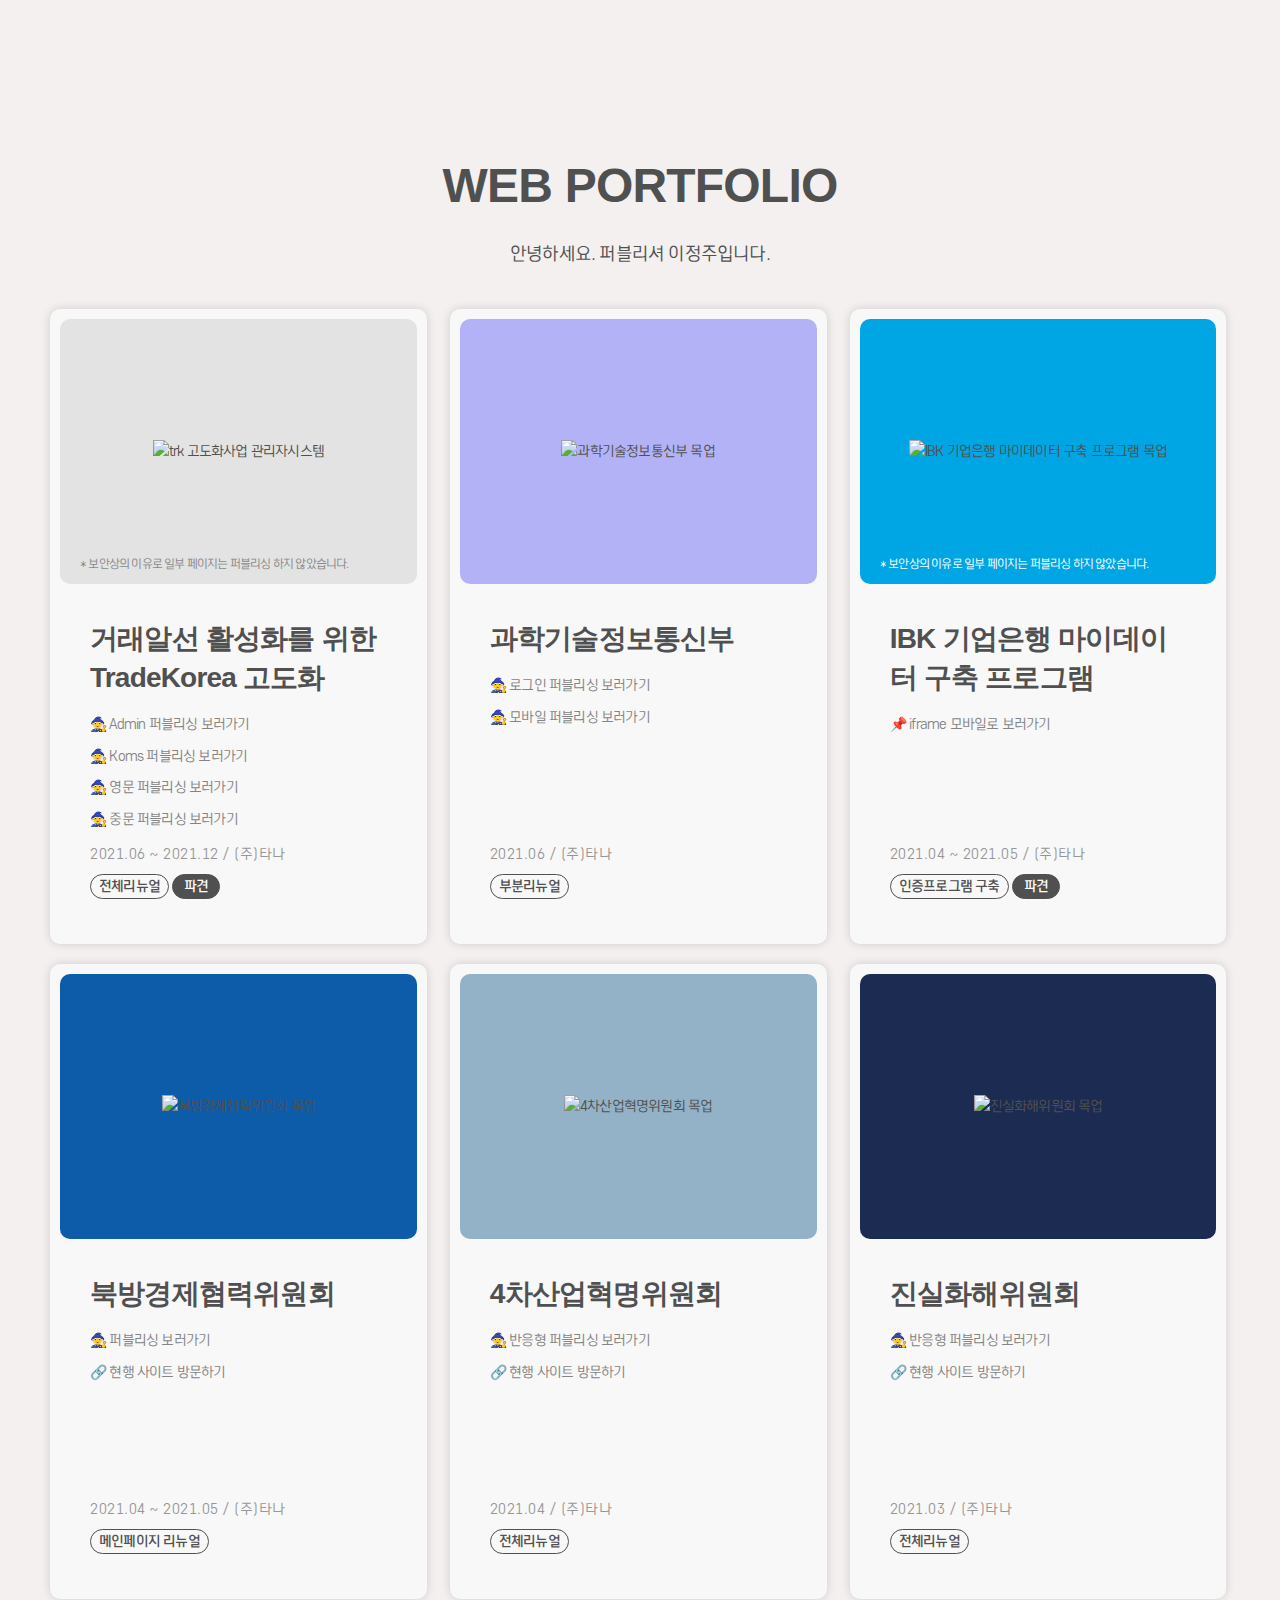
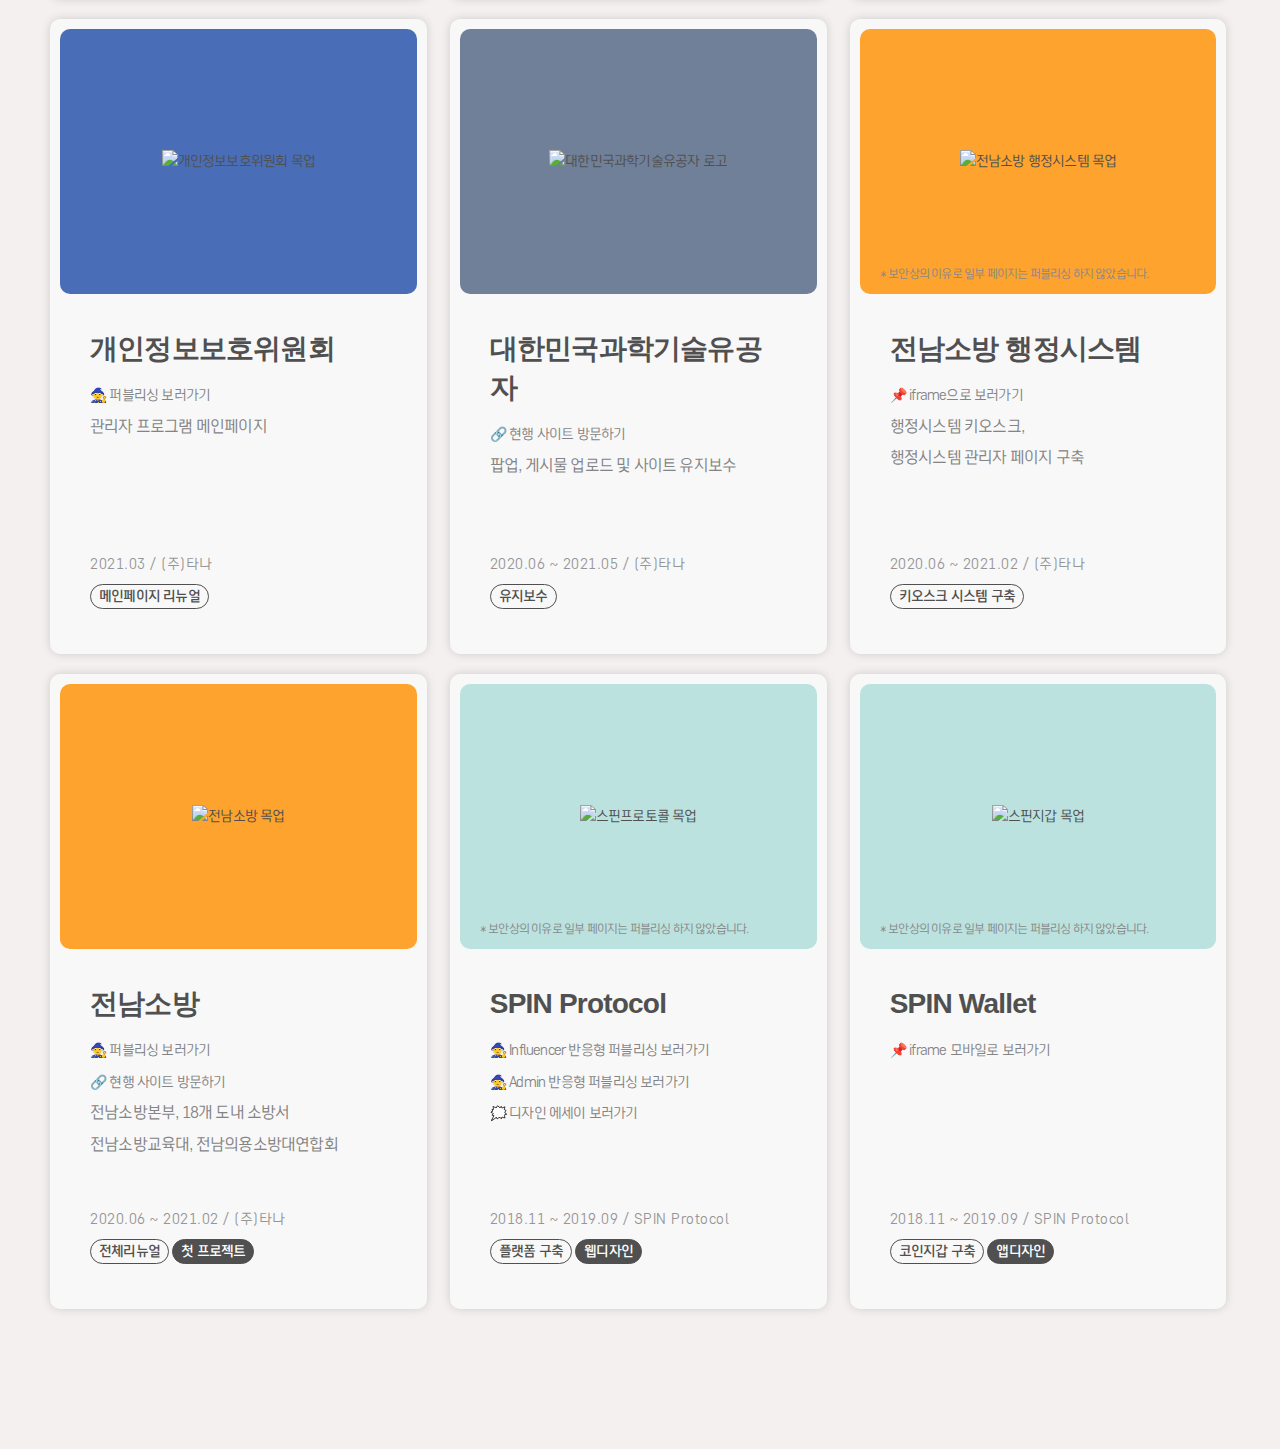
==== 2022/index.html @ cc8d48f9 "Add files via upload" ====
<!DOCTYPE html>
<html lang="ko">
<head>
    <title>2022 포트폴리오 작업</title>
    <meta charset="UTF-8"/>
    <meta http-equiv="X-UA-Compatible" content="IE=Edge"/>
    <meta name="viewport" content="width=device-width,initial-scale=1.0,minimum-scale=1.0,maximum-scale=1.0"/>
    <meta name="title" content="포트폴리오"/>
    <meta name="keywords" content="포트폴리오"/>
    <meta name="description" content="2022 이정주 포트폴리오에 대한 정보를 제공합니다."/>
    <link rel="stylesheet" href="css/2021_index.css" />
    <link rel="icon" href="images/favicon.ico" type="image/x-icon" />
    <script src="https://code.jquery.com/jquery-3.6.0.min.js" integrity="sha256-/xUj+3OJU5yExlq6GSYGSHk7tPXikynS7ogEvDej/m4=" crossorigin="anonymous"></script>
</head>
<body class="wrap">
	<header>
		<div class="container">
			<h1>WEB PORTFOLIO</h1>
			<p>안녕하세요. 퍼블리셔 이정주입니다.</p>
        </div>
	</header>
	<main>
		<div class="container">
<!-- s : 실무작업 -->
            <!-- <h2 id="work1">실무작업</h2> -->
            <ol class="area">
                <li>
                    <div class="thumb" style="background-color: #e3e3e3;">
                        <a href="https://jungjooo.github.io/portfolio/tana/trk/directory.html" target="_blank">
                            <img src="https://jungjooo.github.io/portfolio/images/device_trk.png" alt="trk 고도화사업 관리자시스템"/>
                            <p>* 보안상의 이유로 일부 페이지는 퍼블리싱 하지 않았습니다.</p>
                        </a>
                    </div>
                    <div class="inbox_wrap">
                        <h3 class="tit">거래알선 활성화를 위한 TradeKorea 고도화</h3>
                        <ul class="link">
                            <li><a href="https://jungjooo.github.io/portfolio/tana/trk/admin/admin_directory.html" target="_blank">🧙 Admin 퍼블리싱 보러가기</a></li>
                            <li><a href="https://jungjooo.github.io/portfolio/tana/trk/koms/koms_directory.html" target="_blank">🧙 Koms 퍼블리싱 보러가기</a></li>
                            <li><a href="https://jungjooo.github.io/portfolio/tana/trk/en/en_directory.html" target="_blank">🧙 영문 퍼블리싱 보러가기</a></li>
                            <li><a href="https://jungjooo.github.io/portfolio/tana/trk/cn/cn_directory.html" target="_blank">🧙 중문 퍼블리싱 보러가기</a></li>
                        </ul>
                        <div class="sub">
                            <span class="info">2021.06 ~ 2021.12 / (주)타나</span>
                            <em class="tag1">전체리뉴얼</em>
                            <em class="tag2">파견</em>
                        </div>
                    </div>
                </li>
                <li>
                    <div class="thumb" style="background-color: #b3b2f6;">
                        <a href="https://jungjooo.github.io/portfolio/tana/msit/login-msit.html" target="_blank">
                            <img src="https://jungjooo.github.io/portfolio/images/device_msit.png" alt="과학기술정보통신부 목업"/>
                        </a>
                    </div>
                    <div class="inbox_wrap">
                        <h3 class="tit">과학기술정보통신부</h3>
                        <ul class="link">
                            <li><a href="https://jungjooo.github.io/portfolio/tana/msit/login-msit.html" target="_blank">🧙 로그인 퍼블리싱 보러가기</a></li>
                            <li><a href="https://jungjooo.github.io/portfolio/tana/msit/main-msit-mobile.html" target="_blank">🧙 모바일 퍼블리싱 보러가기</a></li>
                        </ul>
                        <div class="sub">
                            <span class="info">2021.06 / (주)타나</span>
                            <em class="tag1">부분리뉴얼</em>
                        </div>
                    </div>
                </li>
                <li>
                    <div class="thumb" style="background-color: #00a5e3;">
                        <a href="https://jungjooo.github.io/portfolio-design/iframe/mobile_ibk.html" target="_blank">
                            <img src="https://jungjooo.github.io/portfolio/images/device_ibk.png" alt="IBK 기업은행 마이데이터 구축 프로그램 목업"/>
                            <p class="cw">* 보안상의 이유로 일부 페이지는 퍼블리싱 하지 않았습니다.</p>
                        </a>
                    </div>
                    <div class="inbox_wrap">
                        <h3 class="tit">IBK 기업은행 마이데이터 구축 프로그램</h3>
                        <ul class="link">
                            <li><a href="https://jungjooo.github.io/portfolio-design/iframe/mobile_ibk.html" target="_blank">📌 iframe 모바일로 보러가기</a></li>
                        </ul>
                        <div class="sub">
                            <span class="info">2021.04 ~ 2021.05 / (주)타나</span>
                            <em class="tag1">인증프로그램 구축</em>
                            <em class="tag2">파견</em>
                        </div>
                    </div>
                </li>
                <li>
                    <div class="thumb" style="background-color: #0d5ca9;">
                        <a href="https://jungjooo.github.io/portfolio/tana/bukbang/main.html" target="_blank">
                            <img src="https://jungjooo.github.io/portfolio/images/device_bukbang.png" alt="북방경제협력위원회 목업"/>
                        </a>
                    </div>
                    <div class="inbox_wrap">
                        <h3 class="tit">북방경제협력위원회</h3>
                        <ul class="link">
                            <li><a href="https://jungjooo.github.io/portfolio/tana/bukbang/main.html" target="_blank">🧙 퍼블리싱 보러가기</a></li>
                            <li><a href="https://www.bukbang.go.kr/bukbang/" target="_blank">🔗 현행 사이트 방문하기</a></li>
                        </ul>
                        <div class="sub">
                            <span class="info">2021.04 ~ 2021.05 / (주)타나</span>
                            <em class="tag1">메인페이지 리뉴얼</em>
                        </div>
                    </div>
                </li>
                <li>
                    <div class="thumb" style="background-color: #93b2c7;">
                        <a href="https://jungjooo.github.io/portfolio/tana/4th-ir/directory.html" target="_blank">
                            <img src="https://jungjooo.github.io/portfolio/images/device_4th.png" alt="4차산업혁명위원회 목업"/>
                        </a>
                    </div>
                    <div class="inbox_wrap">
                        <h3 class="tit">4차산업혁명위원회</h3>
                        <ul class="link">
                            <li><a href="https://jungjooo.github.io/portfolio/tana/4th-ir/kr_main.html" target="_blank">🧙 반응형 퍼블리싱 보러가기</a></li>
                            <li><a href="https://www.4th-ir.go.kr/" target="_blank">🔗 현행 사이트 방문하기</a></li>
                        </ul>
                        <div class="sub">
                            <span class="info">2021.04 / (주)타나</span>
                            <em class="tag1">전체리뉴얼</em>
                        </div>
                    </div>
                </li>
                <li>
                    <div class="thumb" style="background-color: #1c2b51;">
                        <a href="https://jungjooo.github.io/portfolio/tana/jinsil/directory.html" target="_blank">
                            <img src="https://jungjooo.github.io/portfolio/images/device_jinsil.png" alt="진실화해위원회 목업"/>
                        </a>
                    </div>
                    <div class="inbox_wrap">
                        <h3 class="tit">진실화해위원회</h3>
                        <ul class="link">
                            <li><a href="https://jungjooo.github.io/portfolio/tana/jinsil/main.html" target="_blank">🧙 반응형 퍼블리싱 보러가기</a></li>
                            <li><a href="https://www.jinsil.go.kr/jinsil/" target="_blank">🔗 현행 사이트 방문하기</a></li>
                        </ul>
                        <div class="sub">
                            <span class="info">2021.03 / (주)타나</span>
                            <em class="tag1">전체리뉴얼</em>
                        </div>
                    </div>
                </li>
                <li>
                    <div class="thumb" style="background-color: #496eb7;">
                        <a href="https://jungjooo.github.io/portfolio/tana/pipc/login.html" target="_blank">
                            <img src="https://jungjooo.github.io/portfolio/images/device_pipc.png" alt="개인정보보호위원회 목업"/>
                        </a>
                    </div>
                    <div class="inbox_wrap">
                        <h3 class="tit">개인정보보호위원회</h3>
                        <ul class="link">
                            <li><a href="https://jungjooo.github.io/portfolio/tana/pipc/login.html" target="_blank">🧙 퍼블리싱 보러가기</a></li>
                            <li>관리자 프로그램 메인페이지</li>
                        </ul>
                        <div class="sub">
                            <span class="info">2021.03 / (주)타나</span>
                            <em class="tag1">메인페이지 리뉴얼</em>
                        </div>
                    </div>
                </li>
                <li>
                    <div class="thumb" style="background-color: #708099;">
                        <a href="https://www.koreascientists.kr/scientists/" target="_blank">
                            <img src="https://jungjooo.github.io/portfolio/images/device_scientists.png" alt="대한민국과학기술유공자 로고"/>
                        </a>
                    </div>
                    <div class="inbox_wrap">
                        <h3 class="tit">대한민국과학기술유공자</h3>
                        <ul class="link">
                            <li><a href="https://www.koreascientists.kr/scientists/" target="_blank">🔗 현행 사이트 방문하기</a></li>
                            <li>팝업, 게시물 업로드 및 사이트 유지보수</li>
                        </ul>
                        <div class="sub">
                            <span class="info">2020.06 ~ 2021.05 / (주)타나</span>
                            <em class="tag1">유지보수</em>
                        </div>  
                    </div>
                </li>
                <li>
                    <div class="thumb" style="background-color: #fea32d;">
                        <a href="https://jungjooo.github.io/portfolio-design/iframe/kiosk_jnsobangsystem.html" target="_blank">
                            <img src="https://jungjooo.github.io/portfolio/images/device_jnsobangsystem.png" alt="전남소방 행정시스템 목업"/>
                            <p>* 보안상의 이유로 일부 페이지는 퍼블리싱 하지 않았습니다.</p>
                        </a>
                    </div>
                    <div class="inbox_wrap">
                        <h3 class="tit">전남소방 행정시스템</h3>
                        <ul class="link">
                            <li><a href="https://jungjooo.github.io/portfolio-design/iframe/kiosk_jnsobangsystem.html" target="blank">📌 iframe으로 보러가기</a></li>
                            <li>행정시스템 키오스크,</li>
                            <li>행정시스템 관리자 페이지 구축</li>
                        </ul>
                        <div class="sub">
                            <span class="info">2020.06 ~ 2021.02 / (주)타나</span>
                            <em class="tag1">키오스크 시스템 구축</em>
                        </div>
                    </div>
                </li>
                <li>
                    <div class="thumb" style="background-color: #fea32d;">
                        <a href="https://jungjooo.github.io/portfolio/tana/tana/jnsobang/directory.html" target="_blank">
                            <img src="https://jungjooo.github.io/portfolio/images/device_jnsobang.png" alt="전남소방 목업"/>
                        </a>
                    </div>
                    <div class="inbox_wrap">
                        <h3 class="tit">전남소방</h3>
                        <ul class="link">
                            <li><a href="https://jungjooo.github.io/portfolio/tana/jnsobang/directory.html" target="_blank">🧙 퍼블리싱 보러가기</a></li>
                            <li><a href="https://www.jnsobang.go.kr/jnsobang/" target="_blank">🔗 현행 사이트 방문하기</a></li>
                            <li>전남소방본부, 18개 도내 소방서</li>
                            <li>전남소방교육대, 전남의용소방대연합회</li>
                        </ul>
                        <div class="sub">
                            <span class="info">2020.06 ~ 2021.02 / (주)타나</span>
                            <em class="tag1">전체리뉴얼</em>
                            <em class="tag2">첫 프로젝트</em>
                        </div>
                    </div>
                </li>
                <li>
                    <div class="thumb" style="background-color: #bbe2df;">
                        <a href="https://jungjooo.github.io/portfolio/spin/spin/login.html" target="_blank">
                            <img src="https://jungjooo.github.io/portfolio/images/device_spin.png" alt="스핀프로토콜 목업"/>
                            <p>* 보안상의 이유로 일부 페이지는 퍼블리싱 하지 않았습니다.</p>
                        </a>
                    </div>
                    <div class="inbox_wrap">
                        <h3 class="tit">SPIN Protocol</h3>
                        <ul class="link">
                            <li><a href="https://jungjooo.github.io/portfolio/spin/spin/login.html" target="_blank">🧙 Influencer 반응형 퍼블리싱 보러가기</a></li>
                            <li><a href="https://jungjooo.github.io/portfolio/spin/spin/admin/dash_board.html" target="_blank">🧙 Admin 반응형 퍼블리싱 보러가기</a></li>
                            <li><a href="https://jungjooo.github.io/portfolio-design/essay/essay_wrap/essay_spin.html" target="_blank">🗯️ 디자인 에세이 보러가기</a></li>
                        </ul>
                        <div class="sub">
                            <span class="info">2018.11 ~ 2019.09 / SPIN Protocol</span>
                            <em class="tag1">플랫폼 구축</em>
                            <em class="tag2">웹디자인</em>
                        </div>
                    </div>
                </li>
                <li>
                    <div class="thumb" style="background-color: #bbe2df;">
                        <a href="https://jungjooo.github.io/portfolio-design/iframe/mobile_spinwallet.html" target="_blank">
                            <img src="https://jungjooo.github.io/portfolio/images/device_spinwallet.png" alt=" 스핀지갑 목업"/>
                            <p>* 보안상의 이유로 일부 페이지는 퍼블리싱 하지 않았습니다.</p>
                        </a>
                    </div>
                    <div class="inbox_wrap">
                        <h3 class="tit">SPIN Wallet</h3>
                        <ul class="link">
                            <li><a href="https://jungjooo.github.io/portfolio-design/iframe/mobile_spinwallet.html" target="_blank">📌 iframe 모바일로 보러가기</a></li>
                        </ul>
                        <div class="sub">
                            <span class="info">2018.11 ~ 2019.09 / SPIN Protocol</span>
                            <em class="tag1">코인지갑 구축</em>
                            <em class="tag2">앱디자인</em>
                        </div>
                    </div>
                </li>
            </ol>
<!-- e : 실무작업 -->
        </div>
    </main>

<ul style="display: none;">
    <li>🍔</li>
    <li>😀</li>
    <li>🙅🏻‍♀️</li>
    <li>🐛</li>
    <li>🎛</li>
    <li>🤯</li>
    <li>🎯</li>
    <li>📕</li>
    <li>5️⃣</li>
    <li>🎨</li>
    <li>🏆</li>
    <li>👀</li>
    <li>🔥</li>
    <li>📦</li>
    <li>🌴</li>
    <li>😑</li>
    <li>👻</li>
    <li>👋</li>
    <li>🐭</li>
    <li>🥨</li>
</ul>
</body>
</html>
---- 2022/css/2021_index.css ----
@charset "utf-8";
@font-face {
	font-family: 'jjfont_core';
    font-style: normal;
    font-weight: 400;
	src:url('../font/CoreGTD4.eot');
	src:url('../font/CoreGTD4.eot?#iefix') format('embedded-opentype'),
	    url('../font/CoreGTD4.woff') format('woff'),
		url('../font/CoreGTD4.ttf') format('truetype');
}
@font-face {
	font-family: 'jjfont_core';
    font-style: normal;
    font-weight: 500;
	src:url('../font/CoreGTD5.eot');
	src:url('../font/CoreGTD5.eot?#iefix') format('embedded-opentype'),
	    url('../font/CoreGTD5.woff') format('woff'),
		url('../font/CoreGTD5.ttf') format('truetype');
}
@font-face {
	font-family: 'jjfont_core';
    font-style: normal;
    font-weight: 800;
	src:url('../font/CoreGTD8.eot');
	src:url('../font/CoreGTD8.eot?#iefix') format('embedded-opentype'),
	    url('../font/CoreGTD8.woff') format('woff'),
		url('../font/CoreGTD8.ttf') format('truetype');
}




html {
	font-size: 14px;
}
body {
	font-family: jjfont_core, 'Noto Sans KR', sans-serif;
	line-height: 1.6;
	color:#4f4e4f;
	margin:0;
	padding:0;
}
br	{
	letter-spacing: 0;
}
h1, h2, h3, h4, h5, h6 {
	font-size:1em;
}
h1, h2, h3, h4, h5, h6, div, p, dl, dt, dd, ul, ol, li, form, fieldset, blockquote, address, table, thead, tbody, tfoot, tr, td, caption, input {
	margin:0;
	padding:0;
}
ul, ol {
	list-style:none;
}
img {
	border:0;
}
table {
	width:100%;
	border-collapse: collapse;
	font-size:1em;
}
table caption {
	display:none;
}
a:link, a:visited {
	color: #848484;
	text-decoration: none;
}
a:hover {
	color: #505050;
	text-decoration: underline;
}
fieldset {
	border:0;
}
legend {
	display:none;
}
select, input, textarea {
	font:normal 1em "애플고딕", AppleGothic, "굴림", gulim, Arial, Verdana, sans-serif;
	color:#797b80;
	vertical-align:middle;
}
em {
	font-style: normal;
}
hr {
	clear:both;	
	height:0; 
	visibility:hidden; 
	overflow:hidden;
	display: none;
}







iframe{width: 100%; }
* {font-size: 14px; color: #505050; letter-spacing: -0.8px;}
.cw{color: #fff !important;}
.wrap{width:1200px;margin:0 auto;padding:160px 0 130px 0;background-color:#f3f0ef;-webkit-box-sizing:border-box;-moz-box-sizing:border-box;box-sizing:border-box}
header{padding-bottom: 30px;}
header h1{font-size:48px;line-height:50px;font-weight:800;text-align:center;-webkit-transition:all .5s ease;transition:all .5s ease}
header p {margin-top: 30px; font-size: 18px; font-weight: 400; text-align: center;}
h2{display: block; margin: 100px 0 20px 10px; font-size: 20px;}
.area{display: block; width: 100%;}
.area > li{
    display: inline-block; width: calc((100% - 130px) / 3); margin: 10px; padding: 10px;
    background-color: #f8f8f8; border-radius: 10px;
    vertical-align: top; box-shadow: 0 0 10px rgba(0,0,0,0.15);
}
.area > li.row2{width: calc((100% - 60px) / 1.5);}
.area > li:hover .inbox_wrap .link li a{color: #000;}
.area .thumb{
    position: relative; width: 100%; height: 265px; 
    display: -webkit-box; display: -ms-flexbox; display: flex; flex-direction: column;
    -webkit-box-pack: center; -ms-flex-pack: center; justify-content: center;
    -webkit-box-align: center; -ms-flex-align: center; align-items: center;
    -webkit-box-sizing: border-box; -moz-box-sizing: border-box; box-sizing: border-box;
    border-radius: 10px; -webkit-transition: all 0.15s; transition: all 0.15s;
}
.area .thumb:hover{box-shadow:13px 19px 15px rgb(17 17 17 / 25%);-webkit-transform:rotate(-4deg) translateY(-5px);transform:rotate(-4deg) translateY(-5px)}
.area .thumb img{width: 300px; -webkit-transition: all 0.1s; transition: all 0.1s;}
.area .thumb:hover img{width: 340px;}
.area .thumb p{position: absolute; bottom: 10px; left: 20px; font-size: 12px; color: #898989;}
.area .inbox_wrap{position:relative;height:350px;padding:35px 30px;-webkit-box-sizing:border-box;-moz-box-sizing:border-box;box-sizing:border-box}
.area:nth-of-type(2) .inbox_wrap{height: 320px;}
.inbox_wrap .tit{margin-bottom: 15px; font-size: 28px; line-height: 1.4;}
.inbox_wrap .tit p{font-size: 20px;}
.inbox_wrap .link li{display: block; font-size: 16px; line-height: 1.6; font-weight: 400; color: #848484}
.inbox_wrap .link li+li{margin-top: 6px;}
.inbox_wrap .link li a{height: 22px; font-weight: 400;}
.inbox_wrap .link li a:hover{font-weight: 500;}
.inbox_wrap .sub{position:absolute;bottom:35px;left:30px;display:block;width:calc(100% - 60px)}
.inbox_wrap .sub .info{display: block; width: 100%; line-height: 30px; color: #969696; letter-spacing: 0.5px;}
.inbox_wrap .sub em{display: inline-block; min-width: 30px; margin-top: 5px; padding: 0 8px; border-radius: 15px; line-height: 23px; font-weight: 500; text-align: center; vertical-align: top;}
.inbox_wrap .sub em + em{margin-right: 5px;}
.inbox_wrap .sub .tag1{border: 1px solid #505050;}
.inbox_wrap .sub .tag2{background-color: #505050; border: 1px solid #505050; color: #fff;}


/*  gnb_menu  */
.gnb_menu{
    position: fixed; bottom: 40px; left: 50%;
    transform: translateX(-50%); -webkit-transform: translateX(-50%);
    background-color: #f3f3f3; border-radius: 40px;
    box-shadow: 0 0 10px rgba(0,0,0,0.3); padding: 8px;
}
.gnb_menu li{display:inline-block;padding:0 40px;border-radius:40px;-webkit-transition:all .4s ease;transition:all .4s ease; vertical-align: top;}
.gnb_menu li:hover{background-color: #505050;}
.gnb_menu li:hover a{color: #fff;}
.gnb_menu li a{display: block; height: 50px; font-size: 15px; line-height: 50px;}
.gnb_menu li:nth-of-type(1){padding: 0 20px;}
.gnb_menu li:nth-of-type(1):hover{background-color: transparent;}
.gnb_menu li:nth-of-type(1) a{
	width: 50px;
	background: #eee url(../images/logo.png) no-repeat center;
	background-size: 30px auto;
}
@media screen and (max-width: 1200px) {
	.wrap{width: 800px; max-width: 90%;}
	.area > li{width: calc((100% - 85px) / 2); }	
}

@media screen and (max-width: 768px) {
	* {font-size: 12px; }
	.wrap{width: 90%; padding: 80px 0 10px; }
	header h1{font-size: 40px;}
	h2{margin: 40px 0 20px 10px;}
	.area > li{width: calc(100% - 40px); }
	.inbox_wrap .tit{font-size: 24px;}
	.inbox_wrap .link li{font-size: 14px;}
	.area .thumb img.trk{width: 95%;}
	.gnb_menu{
		width: 50px; bottom: 20px; border-radius: 0; background: transparent; box-shadow: none;
		left: auto; right: 10px;
		-webkit-transform: translateX(0); transform: translateX(0);
	}
	.gnb_menu li{ width: 50px; height: 50px; padding: 0; box-sizing: border-box;}
	.gnb_menu li a{text-align: center; border-radius: 50px;}
	.gnb_menu .gnb_menu_thumb{padding: 0;}
	.gnb_menu li:nth-of-type(1){padding: 0; margin-bottom: 10px;}
	.gnb_menu li:nth-of-type(1) a{
		width: 50px;
		background: #fff url(../images/logo.png) no-repeat center;
		background-size: 28px auto;
		box-shadow: 0 0 10px rgba(0,0,0,0.2);
	}
	.gnb_menu li:nth-of-type(2){display: none;}
	.gnb_menu li:nth-of-type(3) a{
		background: #fff url(../images/333.png) no-repeat center;background-size: 30px;
		transform: rotate(-8deg);-webkit-transform: rotate(-8deg);
		box-shadow: 0 0 10px rgba(0,0,0,0.2);
	}
	.gnb_menu li:nth-of-type(3) a{font-size: 0; }
	.gnb_menu .gnb_menu_thumb:hover{background-color: #fff;}
	
}
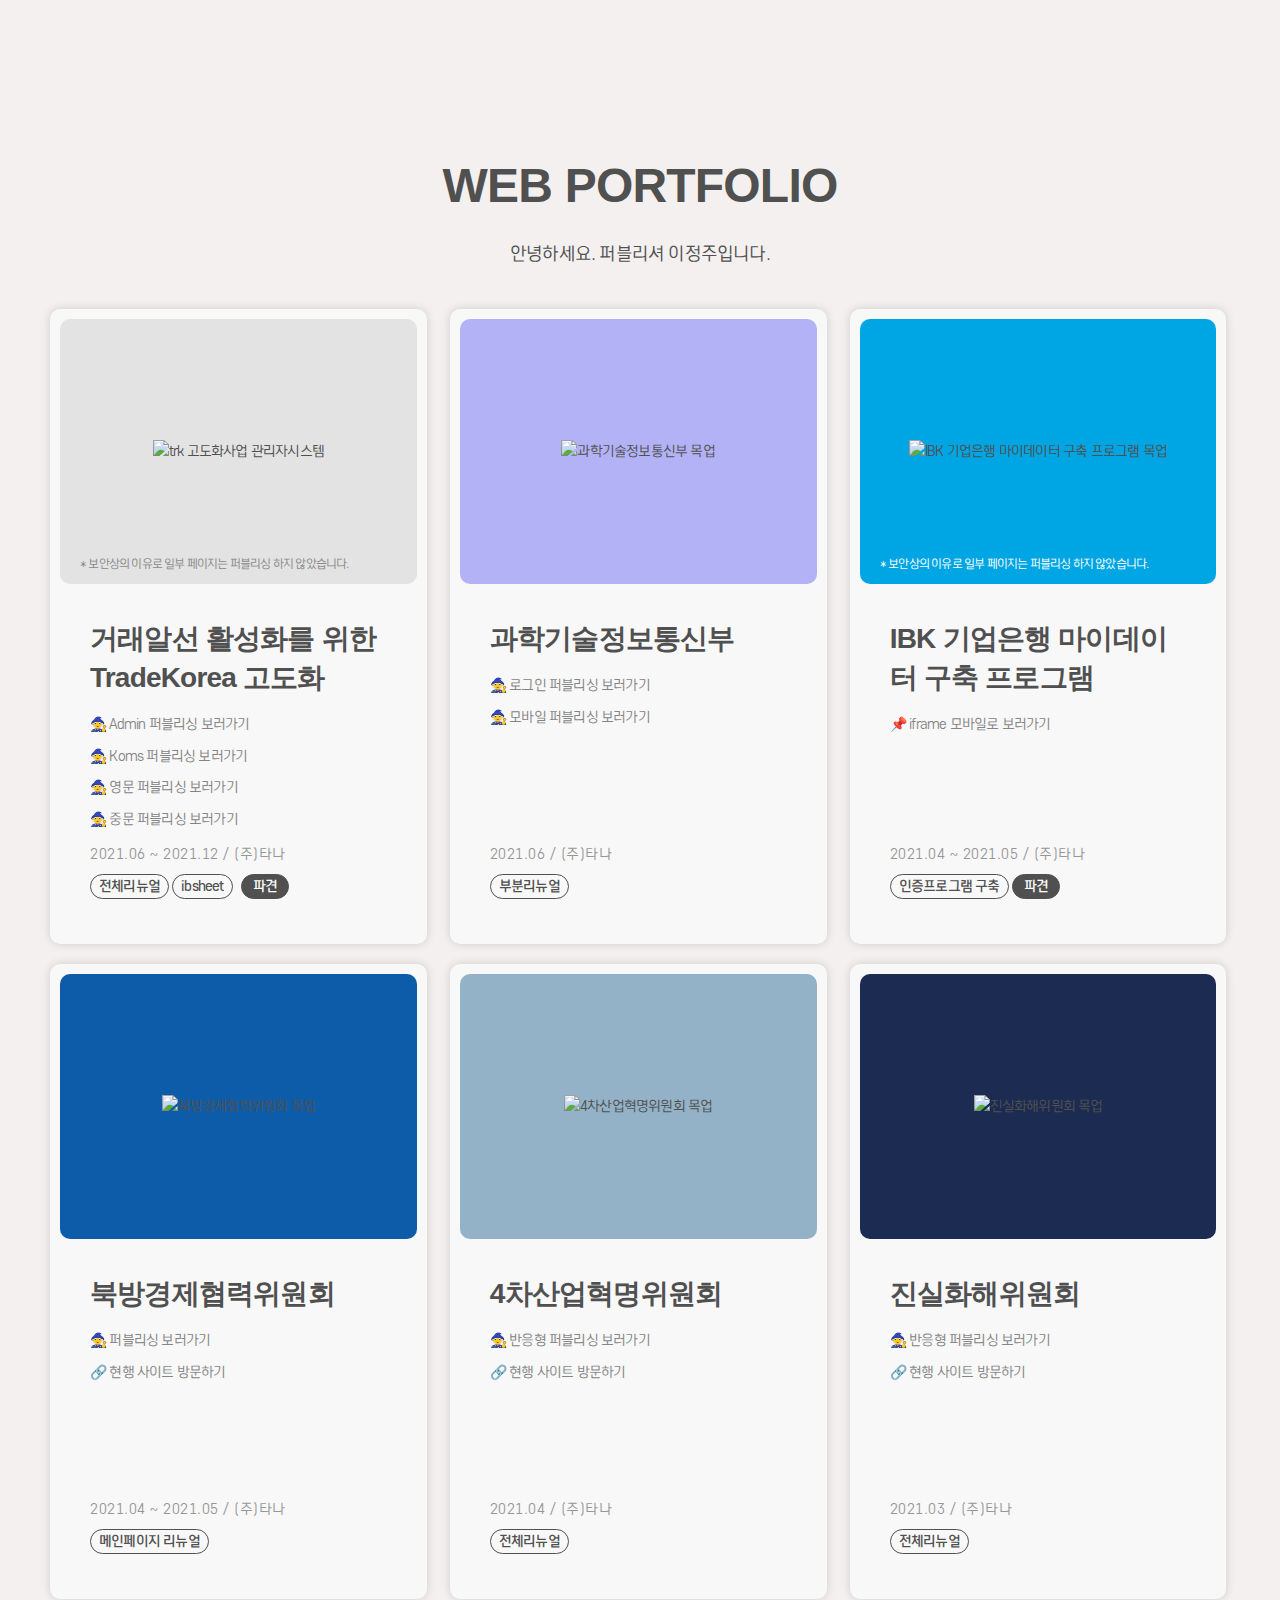
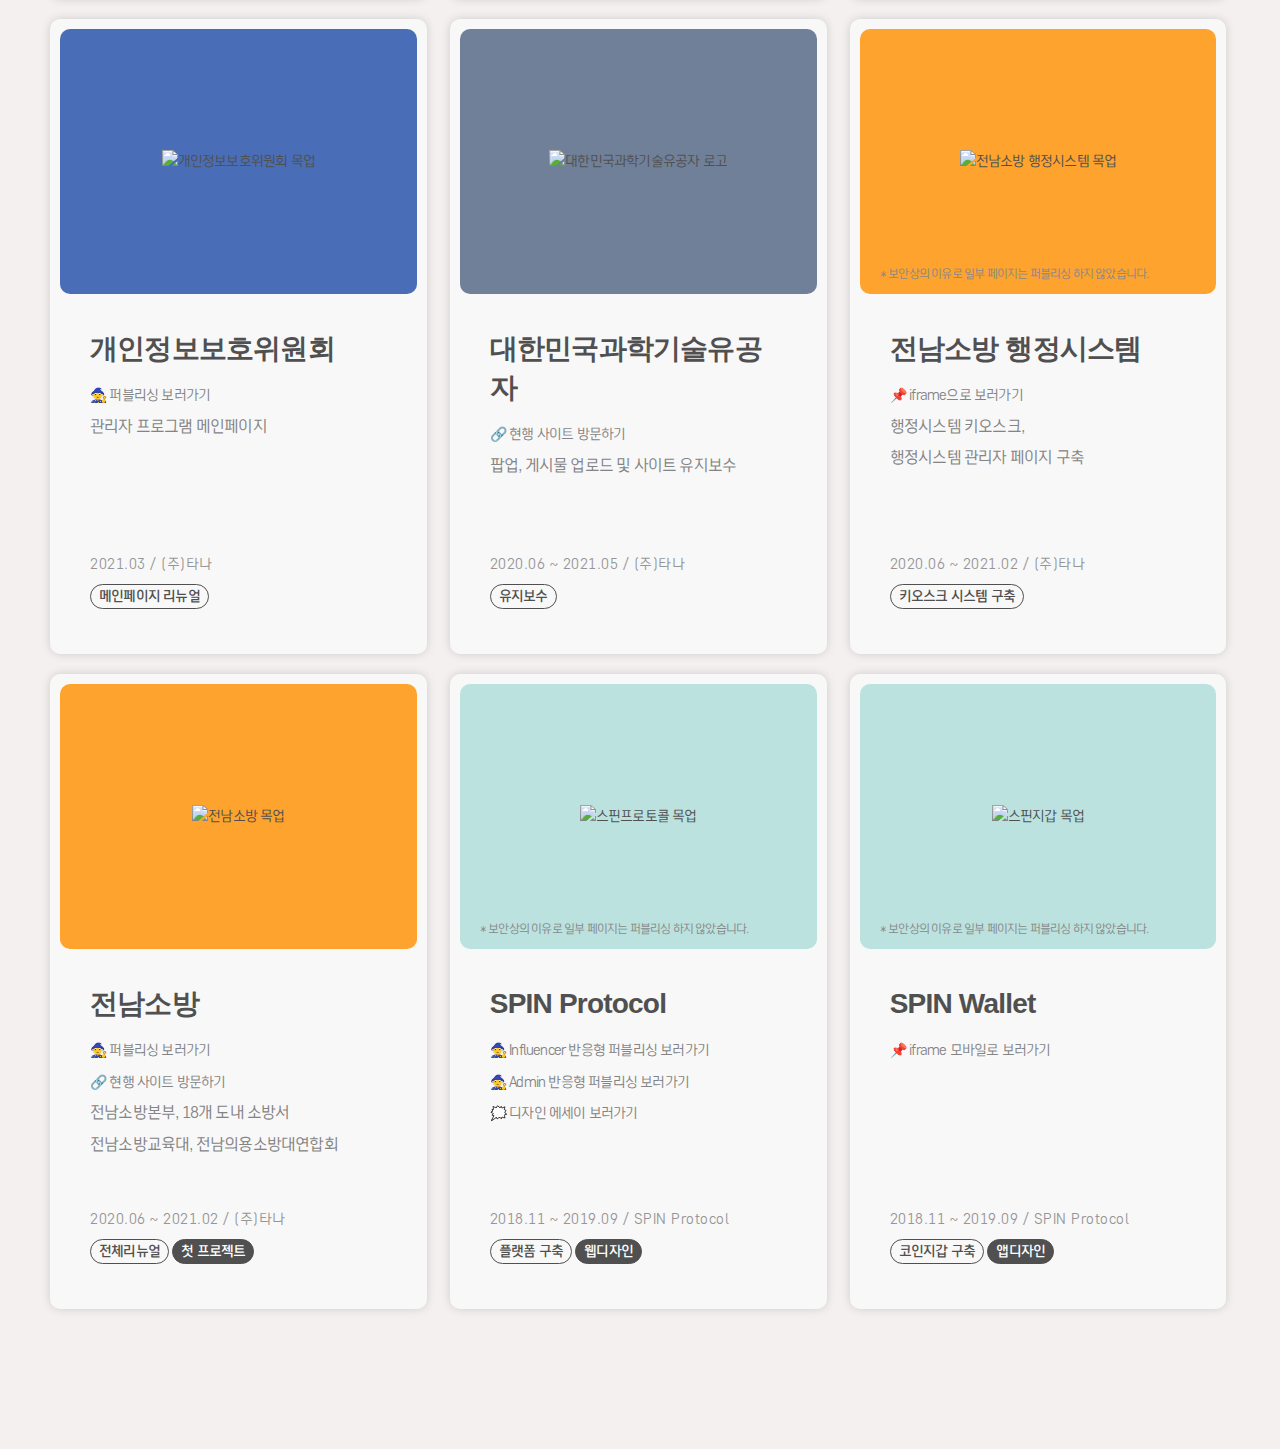
==== commit fe8b4f36: "Update index.html" ====
--- a/2022/index.html
+++ b/2022/index.html
@@ -42,6 +42,7 @@
                         <div class="sub">
                             <span class="info">2021.06 ~ 2021.12 / (주)타나</span>
                             <em class="tag1">전체리뉴얼</em>
+                            <em class="tag1">ibsheet</em>
                             <em class="tag2">파견</em>
                         </div>
                     </div>
@@ -282,4 +283,4 @@
     <li>🥨</li>
 </ul>
 </body>
-</html>+</html>
